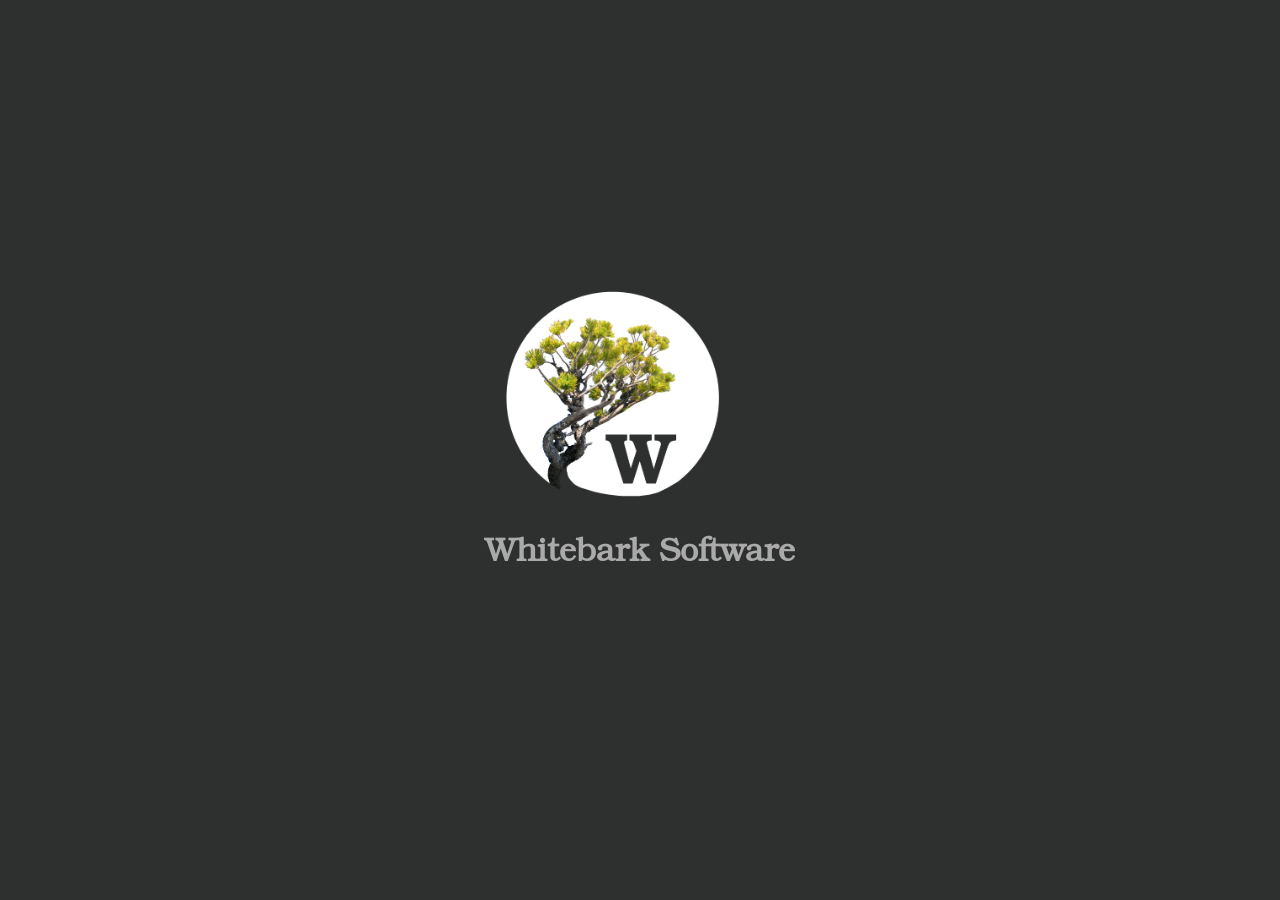
==== index.html @ 8345771a "Add some text" ====
<!DOCTYPE html>
<html lang="en">
<head>
    <meta charset="UTF-8">
    <meta name="viewport" content="width=device-width, initial-scale=1.0">
    <title>Whitebark software</title>
    <style>
        @font-face {
            font-family: 'TeXGyreBonumRegular';
            src: url('fonts/TexGyreBonum/texgyrebonum-regular-webfont.woff') format('woff');
            font-weight: normal;
            font-style: normal;
        }

        body {
            margin: 0;
            background-color: #2e302f;
            display: flex;
            justify-content: center;
            align-items: center;
            width: 100vw;
            height: 100vh;
        }
        h4 {
            font-family: 'TeXGyreBonumRegular', sans-serif;
            font-size: 2rem;
            margin-top: 1rem;
            text-align: center;
        }

        .content {
            margin: 0;
            color: #AAAAAA;
        }
        .content img {
            width: 20vw;
            height: auto;
            display: block;
            object-fit: contain;
        }
    </style>
</head>
<body>
    <div class="content">
        <img src="whitebark-logo.png">
        <h4>Whitebark Software</h4>
    </div>
</body>
</html>
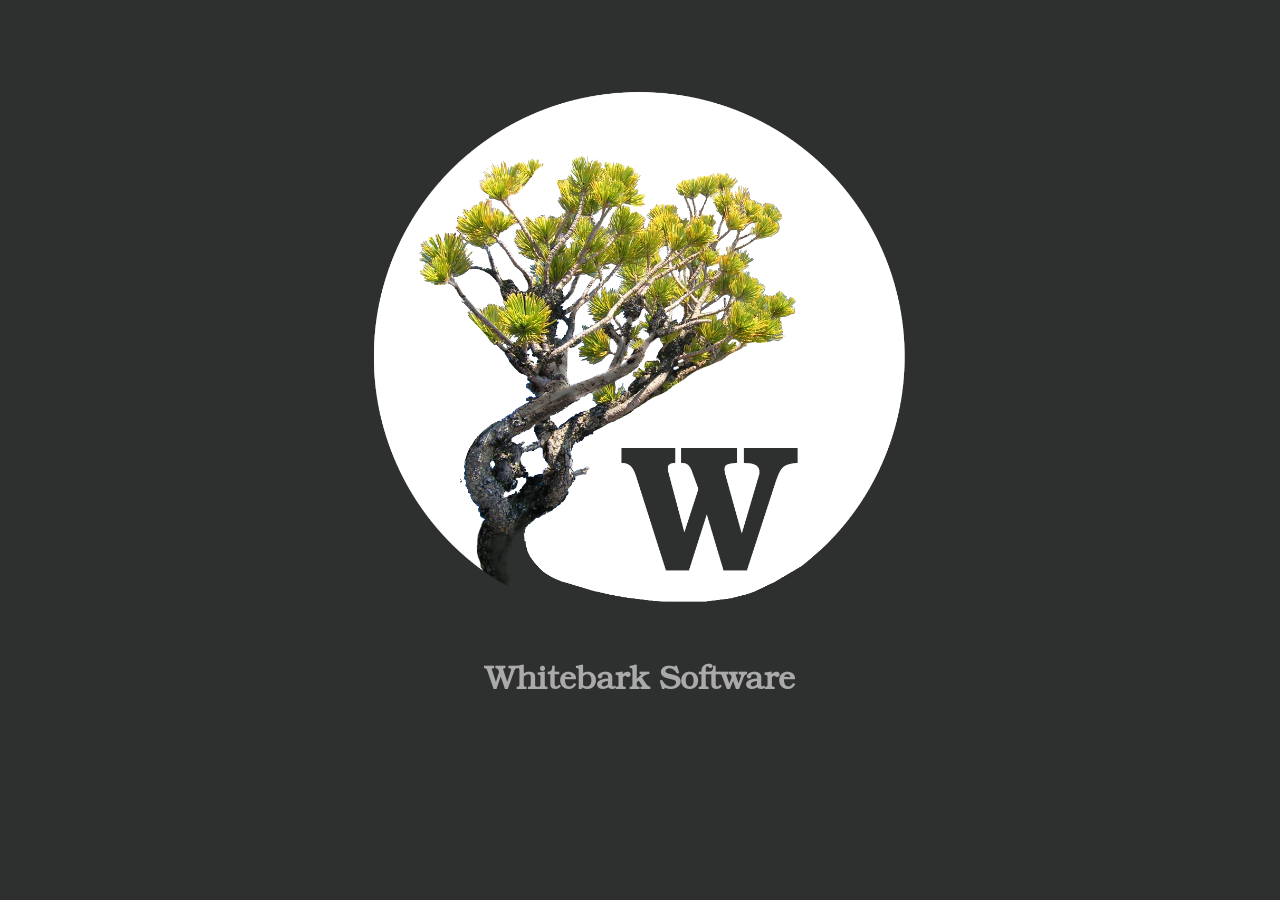
==== commit 2ddbeca1: "Fix positioning" ====
--- a/index.html
+++ b/index.html
@@ -16,7 +16,7 @@
             margin: 0;
             background-color: #2e302f;
             display: flex;
-            justify-content: center;
+            flex-direction: column;
             align-items: center;
             width: 100vw;
             height: 100vh;
@@ -30,12 +30,16 @@
 
         .content {
             margin: 0;
+            margin-top: 5rem;
+            display: flex;
+            flex-direction: column;
+            align-items: center;
             color: #AAAAAA;
         }
         .content img {
-            width: 20vw;
+            width: 100%;
+            max-width: 50vw;
             height: auto;
-            display: block;
             object-fit: contain;
         }
     </style>
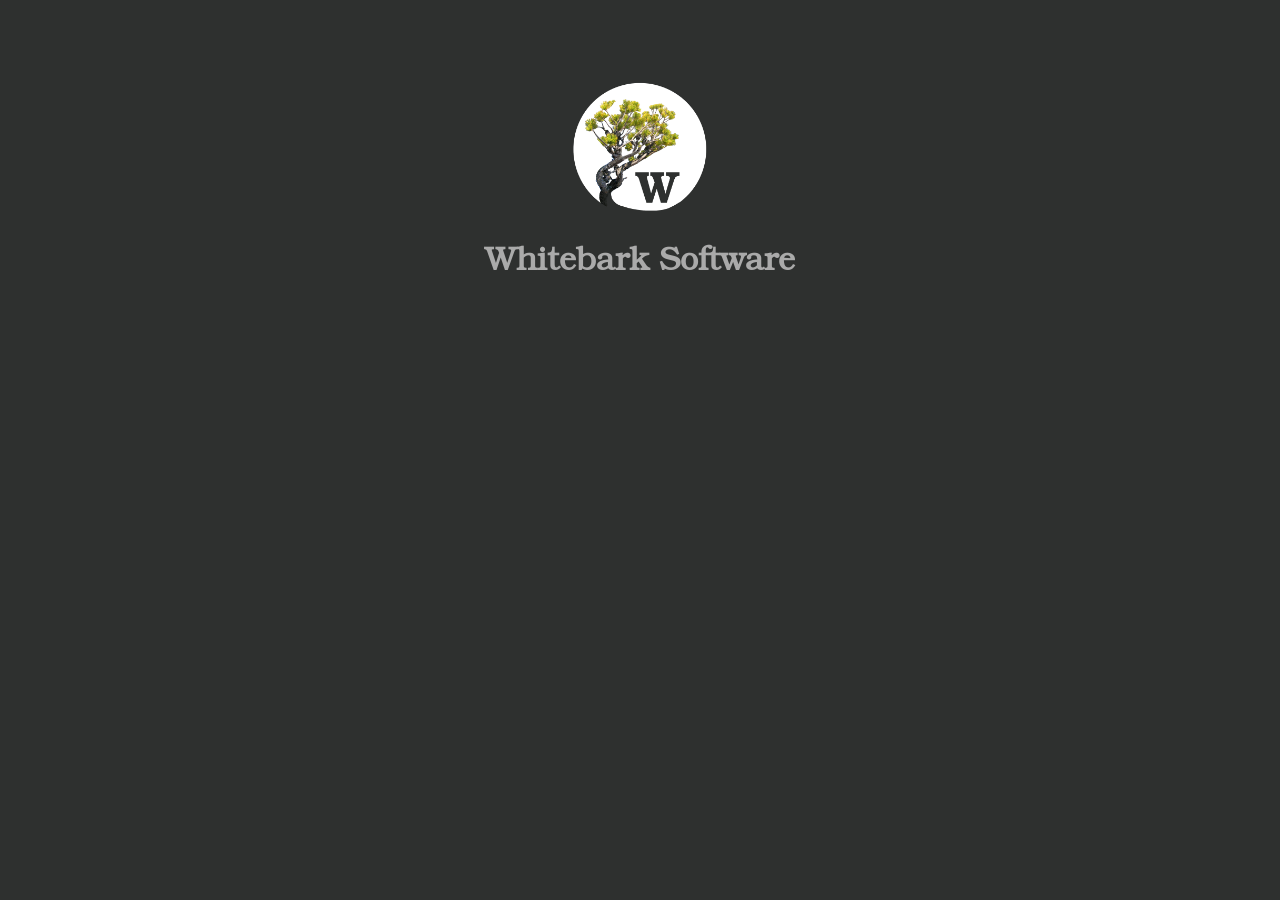
==== commit be7240da: "Fine-tune logo size for larger screen" ====
--- a/index.html
+++ b/index.html
@@ -37,11 +37,16 @@
             color: #AAAAAA;
         }
         .content img {
-            width: 100%;
+            width: 50%;
             max-width: 50vw;
             height: auto;
             object-fit: contain;
+
+            @media (min-width: 1280px) {
+                max-width: 25vw;
+            }
         }
+
     </style>
 </head>
 <body>
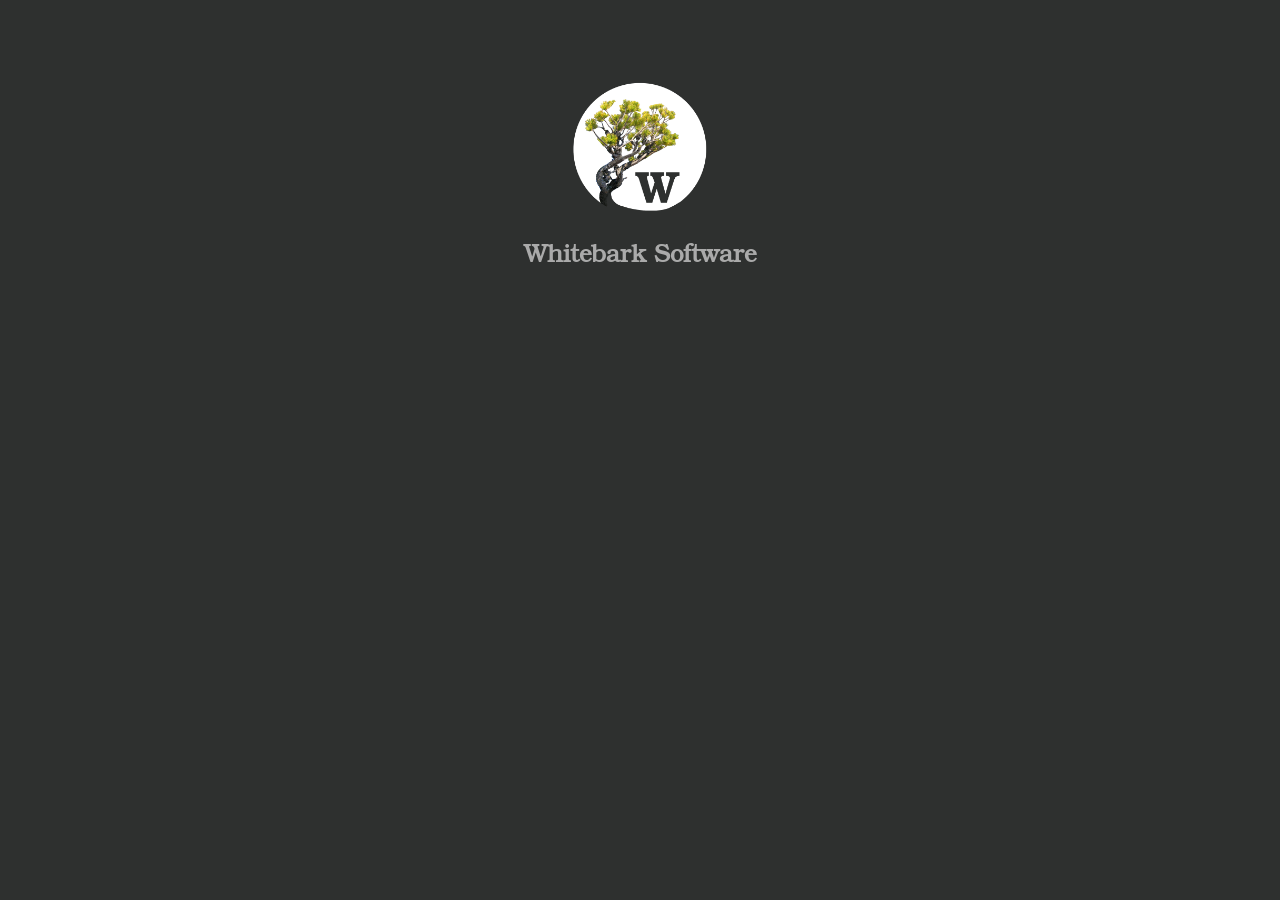
==== commit 0ce2286f: "Make heading smaller" ====
--- a/index.html
+++ b/index.html
@@ -21,9 +21,10 @@
             width: 100vw;
             height: 100vh;
         }
-        h4 {
+
+        h1 {
             font-family: 'TeXGyreBonumRegular', sans-serif;
-            font-size: 2rem;
+            font-size: 1.5rem;
             margin-top: 1rem;
             text-align: center;
         }
@@ -52,7 +53,7 @@
 <body>
     <div class="content">
         <img src="whitebark-logo.png">
-        <h4>Whitebark Software</h4>
+        <h1>Whitebark Software</h1>
     </div>
 </body>
 </html>
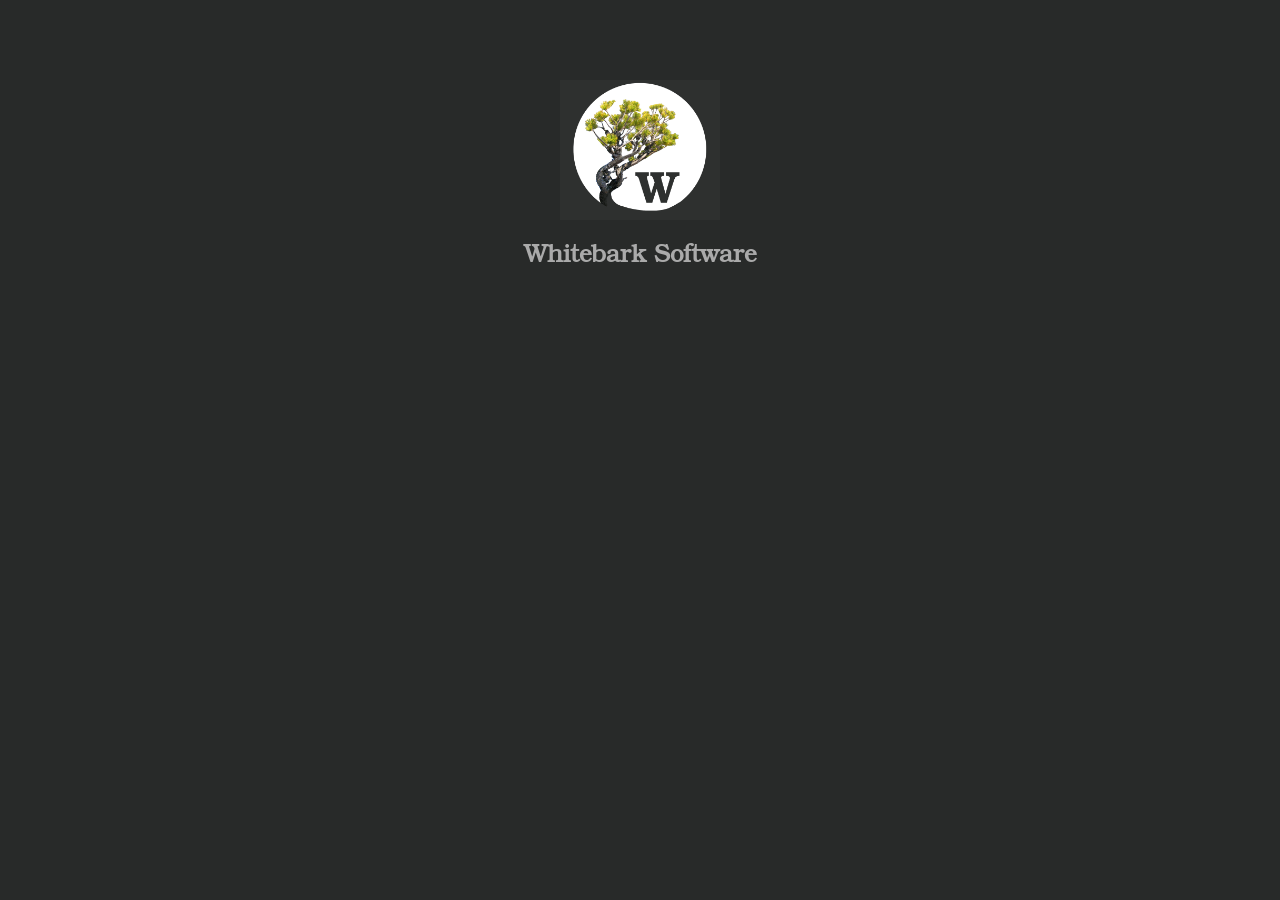
==== commit 621ef69a: "Try out darker background" ====
--- a/index.html
+++ b/index.html
@@ -14,7 +14,7 @@
 
         body {
             margin: 0;
-            background-color: #2e302f;
+            background-color: #282a29;
             display: flex;
             flex-direction: column;
             align-items: center;
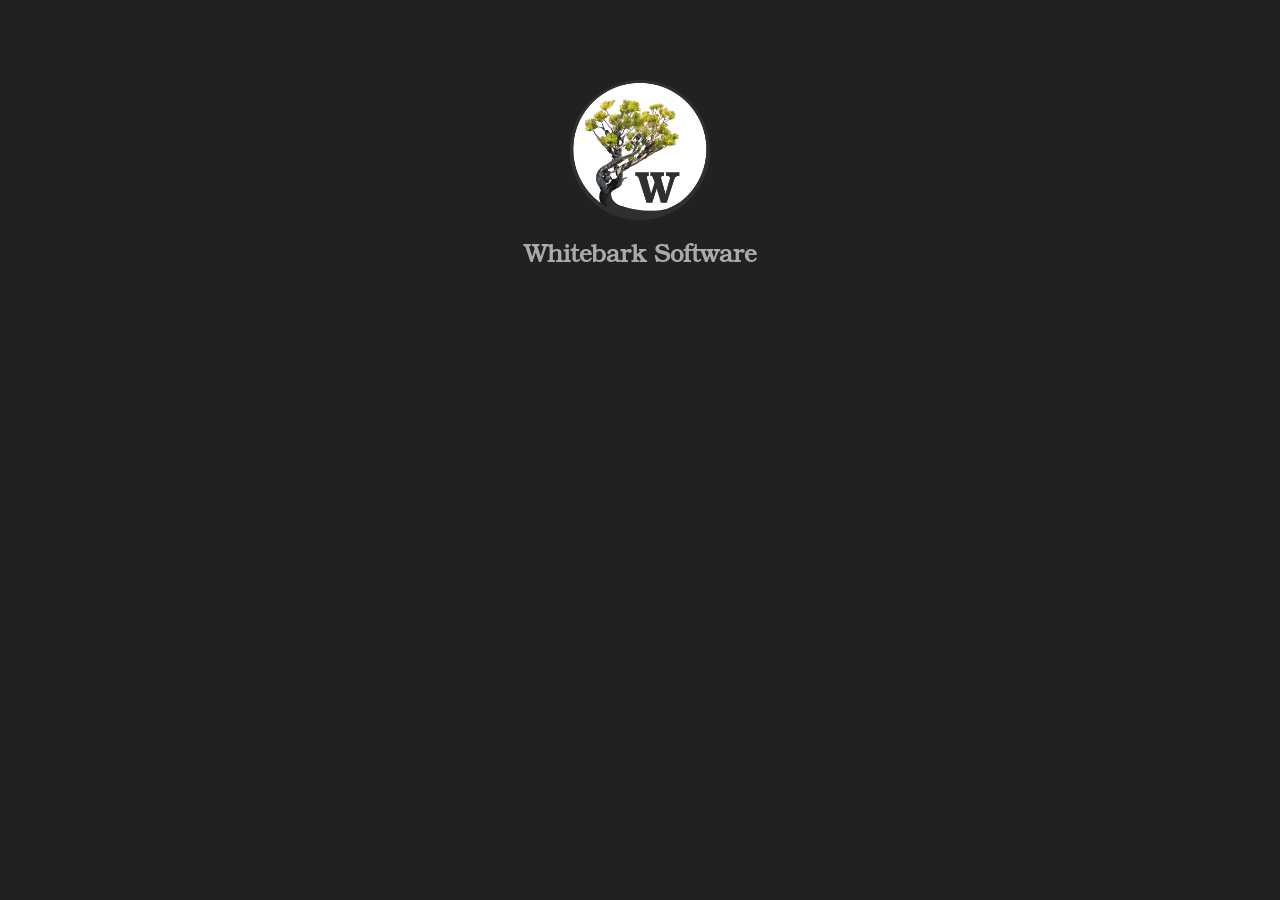
==== commit d7889d32: "Make background darker" ====
--- a/index.html
+++ b/index.html
@@ -14,7 +14,7 @@
 
         body {
             margin: 0;
-            background-color: #282a29;
+            background-color: #202221;
             display: flex;
             flex-direction: column;
             align-items: center;
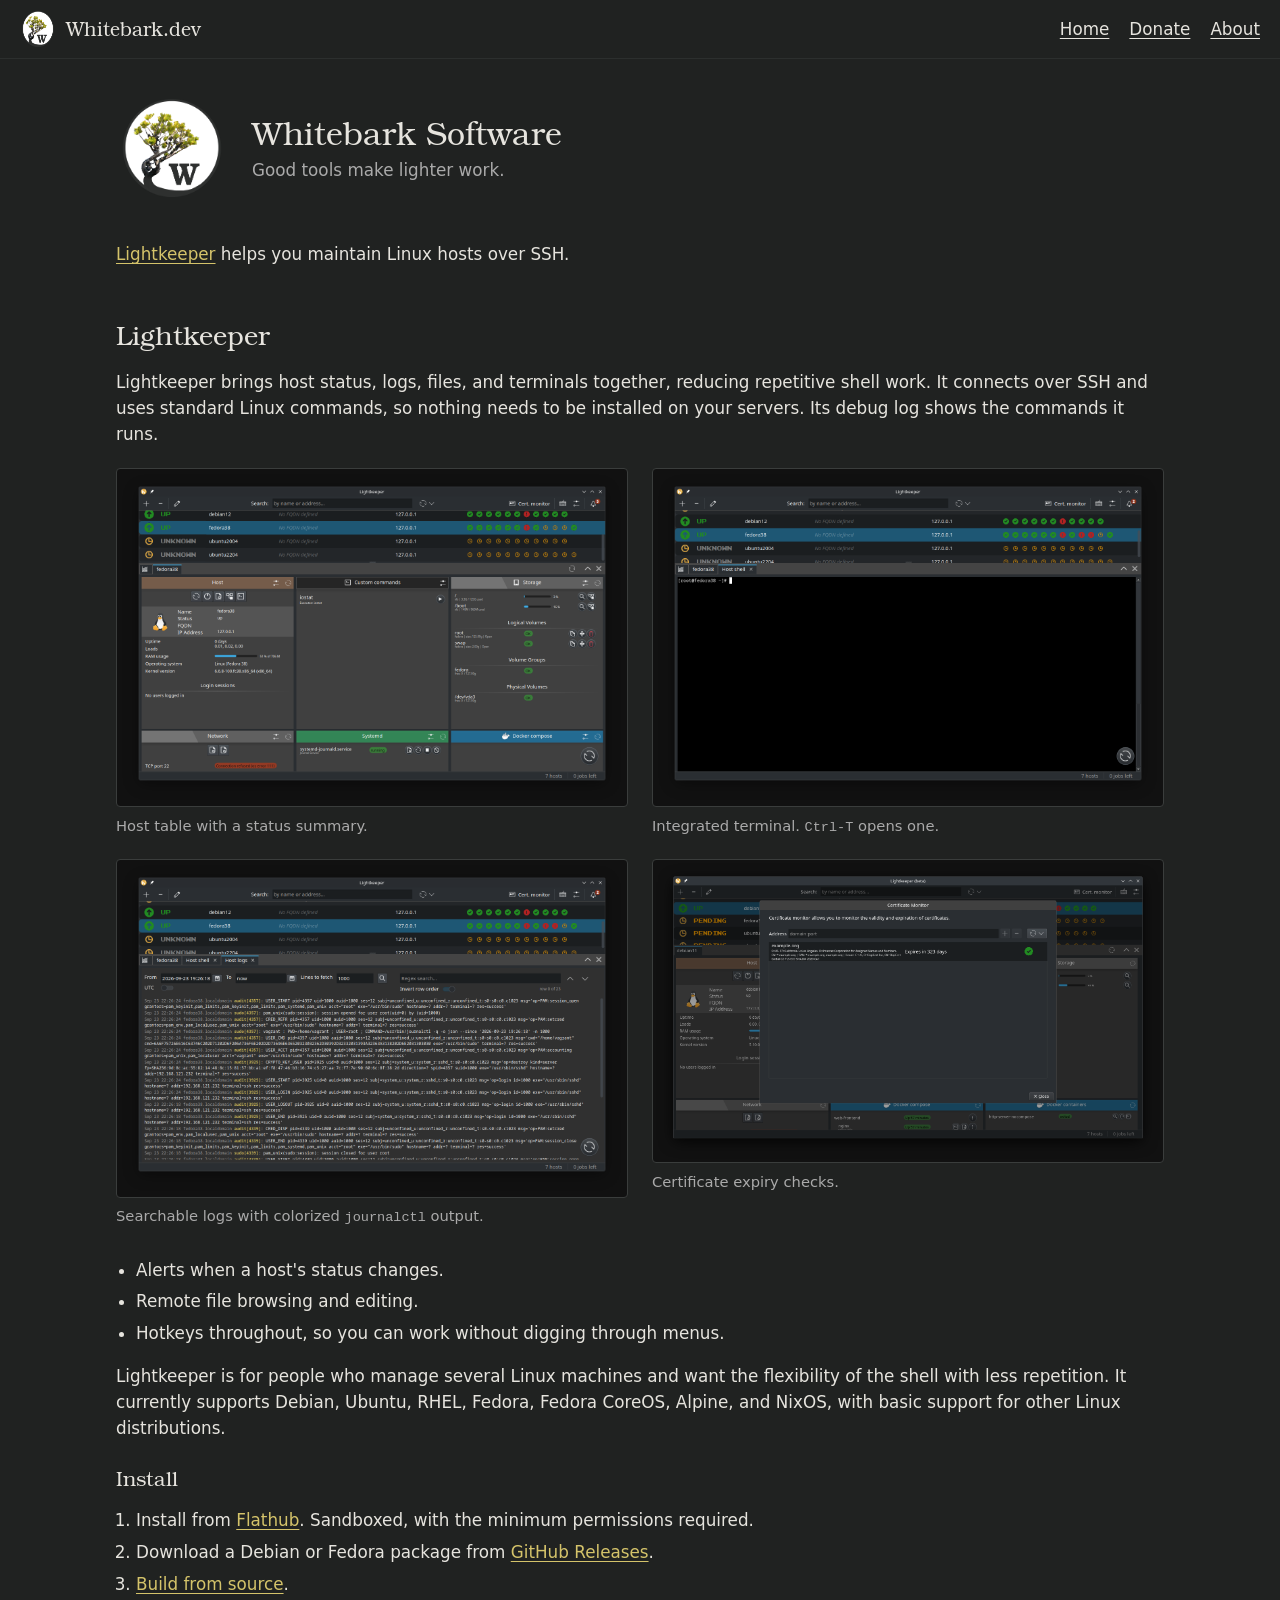
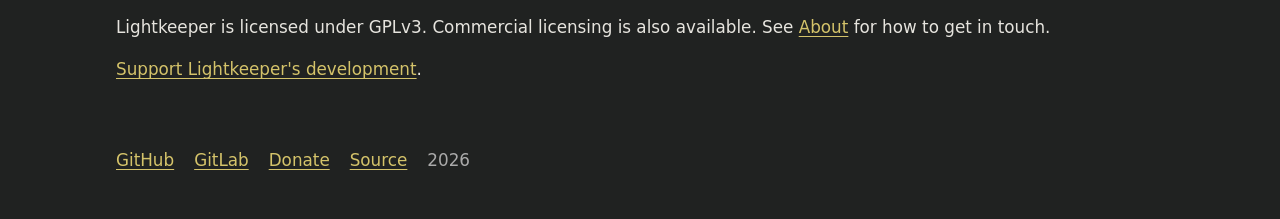
==== commit 27d38dca: "Add some actual content" ====
--- a/index.html
+++ b/index.html
@@ -3,58 +3,91 @@
 <head>
     <meta charset="UTF-8">
     <meta name="viewport" content="width=device-width, initial-scale=1.0">
-    <title>Whitebark software</title>
-    <style>
-        @font-face {
-            font-family: 'TeXGyreBonumRegular';
-            src: url('fonts/TexGyreBonum/texgyrebonum-regular-webfont.woff') format('woff');
-            font-weight: normal;
-            font-style: normal;
-        }
-
-        body {
-            margin: 0;
-            background-color: #202221;
-            display: flex;
-            flex-direction: column;
-            align-items: center;
-            width: 100vw;
-            height: 100vh;
-        }
-
-        h1 {
-            font-family: 'TeXGyreBonumRegular', sans-serif;
-            font-size: 1.5rem;
-            margin-top: 1rem;
-            text-align: center;
-        }
-
-        .content {
-            margin: 0;
-            margin-top: 5rem;
-            display: flex;
-            flex-direction: column;
-            align-items: center;
-            color: #AAAAAA;
-        }
-        .content img {
-            width: 50%;
-            max-width: 50vw;
-            height: auto;
-            object-fit: contain;
-
-            @media (min-width: 1280px) {
-                max-width: 25vw;
-            }
-        }
-
-    </style>
+    <title>Whitebark Software</title>
+    <meta name="description" content="Whitebark Software builds Lightkeeper, a tool for maintaining Linux hosts over SSH.">
+    <meta name="theme-color" content="#202221">
+    <meta property="og:title" content="Whitebark Software">
+    <meta property="og:description" content="Whitebark Software builds Lightkeeper, a tool for maintaining Linux hosts over SSH.">
+    <meta property="og:type" content="website">
+    <meta property="og:url" content="https://whitebark.dev/">
+    <meta property="og:image" content="https://whitebark.dev/images/og.png">
+    <link rel="icon" href="/whitebark-logo.png" type="image/png">
+    <link rel="stylesheet" href="/site.css">
 </head>
 <body>
-    <div class="content">
-        <img src="whitebark-logo.png">
-        <h1>Whitebark Software</h1>
-    </div>
+    <a class="skip" href="#content">Skip to content</a>
+    <header class="site-header">
+        <a class="brand" href="/">
+            <img src="/whitebark-logo.png" alt="" width="36" height="36">
+            Whitebark.dev
+        </a>
+        <nav>
+            <a href="/" aria-current="page">Home</a>
+            <a href="/donate/">Donate</a>
+            <a href="/about/">About</a>
+        </nav>
+    </header>
+
+    <main id="content">
+        <div class="intro">
+            <img class="mark" src="/whitebark-logo.png" width="112" height="112" alt="Whitebark mark: a leaning pine in a circle with a W">
+            <div>
+                <h1>Whitebark Software</h1>
+                <p class="tagline">Good tools make lighter work.</p>
+            </div>
+        </div>
+
+        <p><a href="#lightkeeper">Lightkeeper</a> helps you maintain Linux hosts over SSH.</p>
+
+        <section id="lightkeeper">
+            <h2>Lightkeeper</h2>
+            <p>Lightkeeper brings host status, logs, files, and terminals together, reducing repetitive shell work. It connects over SSH and uses standard Linux commands, so nothing needs to be installed on your servers. Its debug log shows the commands it runs.</p>
+
+            <div class="shots">
+                <figure>
+                    <img src="/images/lightkeeper/overview.png" alt="Host list with a status marker on each row, and a detail view for one host showing uptime, memory, and storage.">
+                    <figcaption>Host table with a status summary.</figcaption>
+                </figure>
+                <figure>
+                    <img src="/images/lightkeeper/terminal.png" alt="A shell session open on a host, in a tab next to the host logs.">
+                    <figcaption>Integrated terminal. <kbd>Ctrl-T</kbd> opens one.</figcaption>
+                </figure>
+                <figure>
+                    <img src="/images/lightkeeper/logs.png" alt="Log viewer with a search field and matching lines highlighted.">
+                    <figcaption>Searchable logs with colorized <kbd>journalctl</kbd> output.</figcaption>
+                </figure>
+                <figure>
+                    <img src="/images/lightkeeper/certificates.png" alt="Certificate monitor listing an address, the certificate issuer, and the days until expiry.">
+                    <figcaption>Certificate expiry checks.</figcaption>
+                </figure>
+            </div>
+
+            <ul>
+                <li>Alerts when a host's status changes.</li>
+                <li>Remote file browsing and editing.</li>
+                <li>Hotkeys throughout, so you can work without digging through menus.</li>
+            </ul>
+
+            <p>Lightkeeper is for people who manage several Linux machines and want the flexibility of the shell with less repetition. It currently supports Debian, Ubuntu, RHEL, Fedora, Fedora CoreOS, Alpine, and NixOS, with basic support for other Linux distributions.</p>
+
+            <h3>Install</h3>
+            <ol>
+                <li>Install from <a href="https://flathub.org/en/apps/io.github.kalaksi.Lightkeeper">Flathub</a>. Sandboxed, with the minimum permissions required.</li>
+                <li>Download a Debian or Fedora package from <a href="https://github.com/kalaksi/lightkeeper/releases">GitHub Releases</a>.</li>
+                <li><a href="https://github.com/kalaksi/lightkeeper#building-from-source">Build from source</a>.</li>
+            </ol>
+
+            <p>Lightkeeper is licensed under GPLv3. Commercial licensing is also available. See <a href="/about/">About</a> for how to get in touch.</p>
+            <p><a href="/donate/">Support Lightkeeper's development</a>.</p>
+        </section>
+    </main>
+
+    <footer class="site-footer">
+        <a href="https://github.com/kalaksi">GitHub</a>
+        <a href="https://gitlab.com/kalaksi">GitLab</a>
+        <a href="/donate/">Donate</a>
+        <a href="https://github.com/kalaksi/whitebark.dev">Source</a>
+        <span>2026</span>
+    </footer>
 </body>
 </html>
-
--- a/site.css
+++ b/site.css
@@ -0,0 +1,242 @@
+@font-face {
+    font-family: "TeXGyreBonum";
+    src: url("/fonts/TexGyreBonum/texgyrebonum-regular-webfont.woff") format("woff");
+    font-weight: normal;
+    font-style: normal;
+    font-display: swap;
+}
+
+:root {
+    --bg: #202221;
+    --text: #e6e4de;
+    --muted: #aaaaaa;
+    --link: #d4c36a;
+    --line: #3a3d3c;
+    --measure: 68rem;
+}
+
+* {
+    box-sizing: border-box;
+}
+
+html {
+    scroll-behavior: smooth;
+}
+
+@media (prefers-reduced-motion: reduce) {
+    html {
+        scroll-behavior: auto;
+    }
+}
+
+body {
+    margin: 0;
+    background: var(--bg);
+    color: var(--text);
+    font-family: system-ui, "Segoe UI", sans-serif;
+    font-size: 1.05rem;
+    line-height: 1.55;
+}
+
+.skip {
+    position: absolute;
+    left: 0.75rem;
+    top: 0.75rem;
+    transform: translateY(-150%);
+    background: var(--bg);
+    color: var(--text);
+    padding: 0.4rem 0.7rem;
+    z-index: 2;
+}
+
+.skip:focus {
+    transform: none;
+}
+
+.site-header {
+    position: sticky;
+    top: 0;
+    z-index: 1;
+    display: flex;
+    flex-wrap: wrap;
+    align-items: center;
+    justify-content: space-between;
+    gap: 0.75rem 1.5rem;
+    padding: 0.7rem 1.25rem;
+    background: var(--bg);
+    border-bottom: 1px solid #2c2f2e;
+}
+
+.brand {
+    display: flex;
+    align-items: center;
+    gap: 0.65rem;
+    color: var(--text);
+    text-decoration: none;
+    font-family: "TeXGyreBonum", serif;
+    font-size: 1.2rem;
+}
+
+.brand img {
+    width: 2.25rem;
+    height: 2.25rem;
+}
+
+.site-header nav {
+    display: flex;
+    flex-wrap: wrap;
+    gap: 0.35rem 1.25rem;
+}
+
+.site-header nav a {
+    color: var(--text);
+}
+
+a {
+    color: var(--link);
+    text-underline-offset: 0.18em;
+}
+
+a:hover {
+    text-decoration-thickness: 2px;
+}
+
+a:focus-visible {
+    outline: 2px solid var(--link);
+    outline-offset: 3px;
+}
+
+main {
+    max-width: var(--measure);
+    margin: 0 auto;
+    padding: 2.5rem 1.25rem 3rem;
+}
+
+.intro {
+    display: flex;
+    align-items: center;
+    gap: 1.5rem;
+    margin-bottom: 2.75rem;
+    text-align: left;
+}
+
+.intro .mark {
+    width: 7rem;
+    height: auto;
+    flex: none;
+}
+
+h1,
+h2,
+h3 {
+    font-family: "TeXGyreBonum", serif;
+    font-weight: normal;
+    line-height: 1.2;
+}
+
+h1 {
+    margin: 0.85rem 0 0.4rem;
+    font-size: 2rem;
+}
+
+.intro h1 {
+    margin: 0;
+}
+
+.tagline {
+    margin: 0.3rem 0 0;
+    color: var(--muted);
+}
+
+h2 {
+    margin: 0 0 0.8rem;
+    font-size: 1.7rem;
+}
+
+h3 {
+    margin: 1.6rem 0 0.5rem;
+    font-size: 1.25rem;
+}
+
+section[id] {
+    scroll-margin-top: 4.5rem;
+}
+
+section + section,
+main > p + section {
+    margin-top: 3.25rem;
+}
+
+p,
+li {
+    overflow-wrap: break-word;
+}
+
+ul,
+ol {
+    padding-left: 1.25rem;
+}
+
+li + li {
+    margin-top: 0.35rem;
+}
+
+.shots {
+    display: grid;
+    grid-template-columns: 1fr 1fr;
+    gap: 1.25rem 1.5rem;
+    margin: 1.35rem 0 1.75rem;
+}
+
+.shots figure {
+    margin: 0;
+}
+
+figure img {
+    display: block;
+    width: 100%;
+    height: auto;
+    border: 1px solid var(--line);
+    border-radius: 4px;
+    background: #111;
+}
+
+figcaption {
+    margin-top: 0.45rem;
+    color: var(--muted);
+    font-size: 0.92rem;
+}
+
+kbd,
+code {
+    font-family: ui-monospace, monospace;
+    font-size: 0.92em;
+}
+
+code {
+    overflow-wrap: anywhere;
+}
+
+.site-footer {
+    max-width: var(--measure);
+    margin: 0 auto;
+    padding: 0 1.25rem 3rem;
+    display: flex;
+    flex-wrap: wrap;
+    gap: 0.4rem 1.25rem;
+    color: var(--muted);
+}
+
+@media (max-width: 40rem) {
+    h1 {
+        font-size: 1.55rem;
+    }
+
+    .intro .mark {
+        width: 4.75rem;
+    }
+
+    .shots {
+        grid-template-columns: 1fr;
+    }
+}
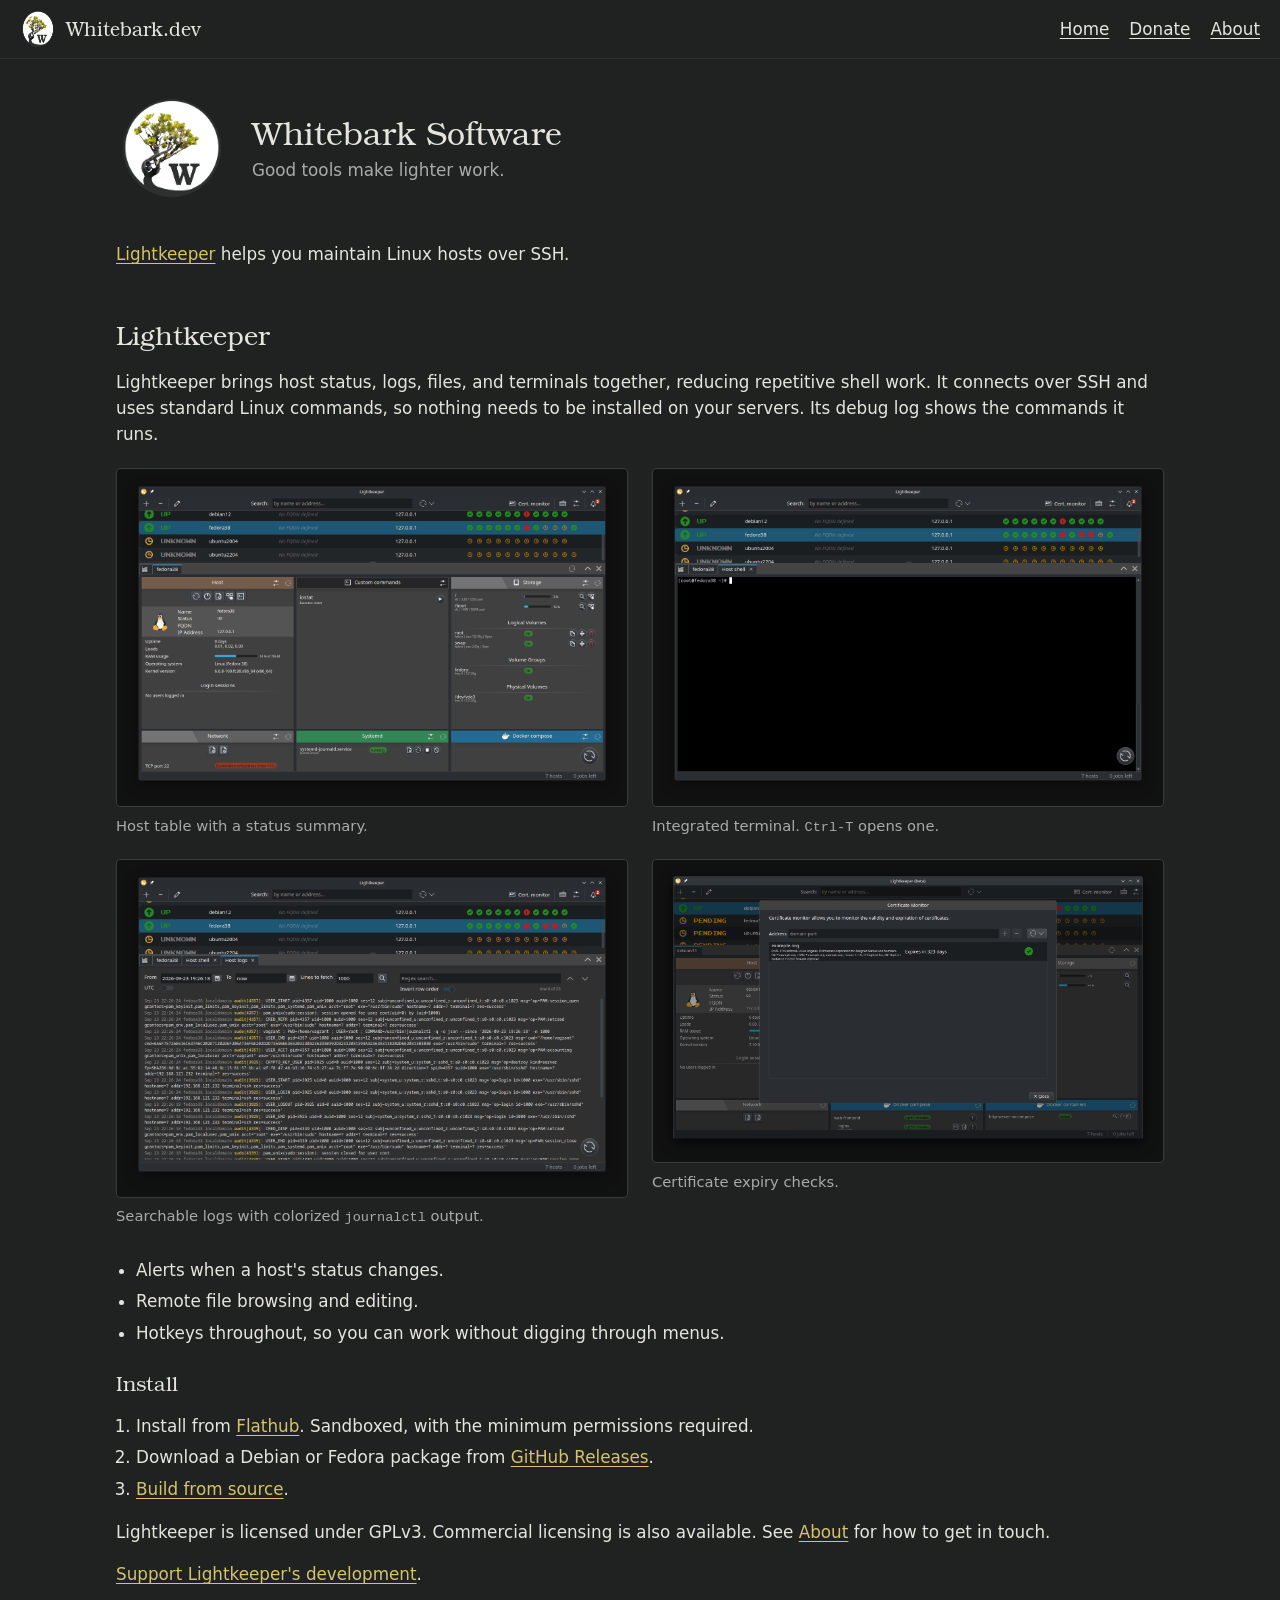
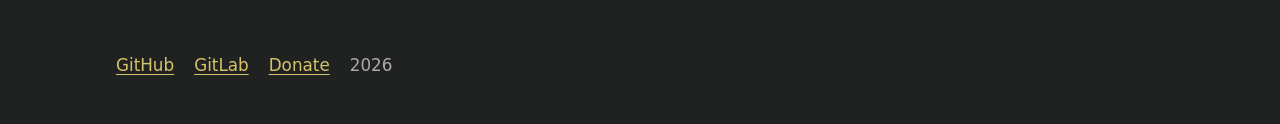
==== commit dd8985f1: "Remove some redundant content" ====
--- a/index.html
+++ b/index.html
@@ -68,8 +68,6 @@
                 <li>Hotkeys throughout, so you can work without digging through menus.</li>
             </ul>
 
-            <p>Lightkeeper is for people who manage several Linux machines and want the flexibility of the shell with less repetition. It currently supports Debian, Ubuntu, RHEL, Fedora, Fedora CoreOS, Alpine, and NixOS, with basic support for other Linux distributions.</p>
-
             <h3>Install</h3>
             <ol>
                 <li>Install from <a href="https://flathub.org/en/apps/io.github.kalaksi.Lightkeeper">Flathub</a>. Sandboxed, with the minimum permissions required.</li>
@@ -86,7 +84,6 @@
         <a href="https://github.com/kalaksi">GitHub</a>
         <a href="https://gitlab.com/kalaksi">GitLab</a>
         <a href="/donate/">Donate</a>
-        <a href="https://github.com/kalaksi/whitebark.dev">Source</a>
         <span>2026</span>
     </footer>
 </body>
